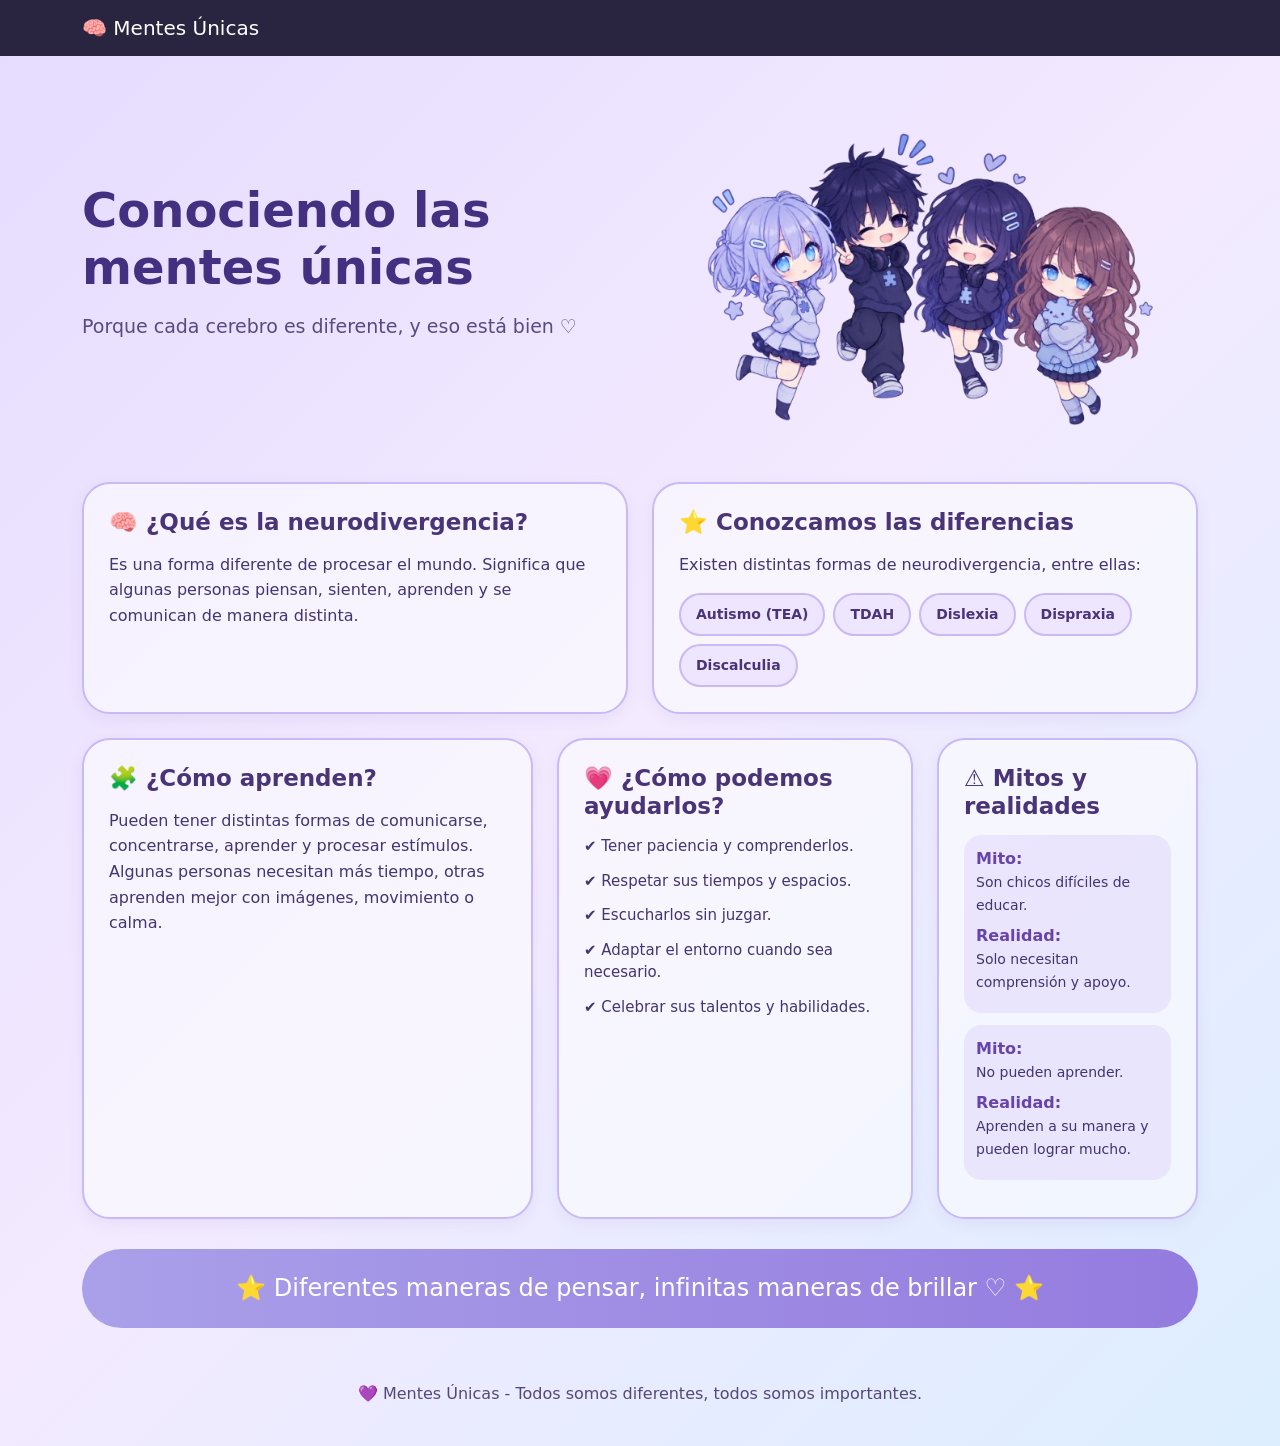
==== informacion.html @ 0d49b371 "lo mismo pero mas ordenado" ====
<!DOCTYPE html>
<html lang="es">
<head>
    <meta charset="UTF-8">
    <meta name="viewport" content="width=device-width, initial-scale=1.0">
    <title>Mentes Únicas | Información</title>
    <link href="https://cdn.jsdelivr.net/npm/bootstrap@5.3.3/dist/css/bootstrap.min.css" rel="stylesheet">
    <link rel="stylesheet" href="style2.css">
</head>
<body class="pagina-info">

    <nav class="navbar navbar-expand-lg navbar-dark">
        <div class="container">
            <a class="navbar-brand" href="indexPrincipal.html">
                🧠 Mentes Únicas
            </a>
        </div>
    </nav>

    <header class="container py-5">
        <div class="row align-items-center">

            <div class="col-md-6">
                <h1 class="titulo-principal">
                    Conociendo las
                    <br>mentes únicas
                </h1>

                <p class="subtitulo">
                    Porque cada cerebro es diferente,
                    y eso está bien ♡
                </p>
            </div>

            <div class="col-md-6 text-center">
                <img src="img/img5.png" class="img-fluid imagen-portada" alt="Niños compartiendo juntos">
            </div>

        </div>
    </header>

    <main class="container" id="informacion">

        <section class="row g-4 mb-4">

            <div class="col-md-6">
                <div class="tarjeta-info">
                    <h2>🧠 ¿Qué es la neurodivergencia?</h2>

                    <p>
                        Es una forma diferente de procesar el mundo.
                        Significa que algunas personas piensan, sienten,
                        aprenden y se comunican de manera distinta.
                    </p>
                </div>
            </div>

            <div class="col-md-6">
                <div class="tarjeta-info">
                    <h2>⭐ Conozcamos las diferencias</h2>

                    <p>
                        Existen distintas formas de neurodivergencia,
                        entre ellas:
                    </p>

                    <div class="d-flex flex-wrap gap-2">
                        <span class="etiqueta">Autismo (TEA)</span>
                        <span class="etiqueta">TDAH</span>
                        <span class="etiqueta">Dislexia</span>
                        <span class="etiqueta">Dispraxia</span>
                        <span class="etiqueta">Discalculia</span>
                    </div>
                </div>
            </div>

        </section>

        <section class="row g-4 mb-4">

            <div class="col-md-5">
                <div class="tarjeta-info tarjeta-aprendizaje">
                    <h2>🧩 ¿Cómo aprenden?</h2>

                    <p>
                        Pueden tener distintas formas de comunicarse,
                        concentrarse, aprender y procesar estímulos.
                        Algunas personas necesitan más tiempo,
                        otras aprenden mejor con imágenes,
                        movimiento o calma.
                    </p>
                </div>
            </div>

            <div class="col-md-4">
                <div class="tarjeta-info">
                    <h2>💗 ¿Cómo podemos ayudarlos?</h2>

                    <ul class="lista-ayuda">
                        <li>✔ Tener paciencia y comprenderlos.</li>
                        <li>✔ Respetar sus tiempos y espacios.</li>
                        <li>✔ Escucharlos sin juzgar.</li>
                        <li>✔ Adaptar el entorno cuando sea necesario.</li>
                        <li>✔ Celebrar sus talentos y habilidades.</li>
                    </ul>
                </div>
            </div>

            <div class="col-md-3">
                <div class="tarjeta-info">
                    <h2>⚠️ Mitos y realidades</h2>

                    <div class="mito">
                        <strong>Mito:</strong>
                        <p>Son chicos difíciles de educar.</p>

                        <strong>Realidad:</strong>
                        <p>Solo necesitan comprensión y apoyo.</p>
                    </div>

                    <div class="mito">
                        <strong>Mito:</strong>
                        <p>No pueden aprender.</p>

                        <strong>Realidad:</strong>
                        <p>Aprenden a su manera y pueden lograr mucho.</p>
                    </div>
                </div>
            </div>

        </section>

        <section class="mensaje-final text-center">
            <h2>
                ⭐ Diferentes maneras de pensar,
                infinitas maneras de brillar ♡ ⭐
            </h2>
        </section>

    </main>

    <footer class="text-center py-4">
        <p>💜 Mentes Únicas - Todos somos diferentes, todos somos importantes.</p>
    </footer>

</body>
</html>
---- style2.css ----
body.pagina-info {
    background: linear-gradient(135deg, #e5dcff, #f3eaff, #dceeff);
    color: #44346f;
}

.pagina-info .navbar {
    background-color: #29243f;
    border-radius: 0;
}

.titulo-principal {
    font-size: 48px;
    font-weight: bold;
    color: #443080;
}

.subtitulo {
    font-size: 19px;
    color: #594b80;
    margin-top: 15px;
}

.imagen-portada {
    max-height: 330px;
    object-fit: contain;
}

.tarjeta-info {
    background: rgba(255, 255, 255, 0.55);
    border: 2px solid #c9b9f5;
    border-radius: 28px;
    padding: 25px;
    height: 100%;
    box-shadow: 0 5px 15px rgba(110, 80, 170, 0.08);
    transition: 0.3s;
}

.tarjeta-info:hover {
    transform: translateY(-5px);
}

.tarjeta-info h2 {
    font-size: 23px;
    font-weight: bold;
    color: #493477;
    margin-bottom: 15px;
}

.tarjeta-info p {
    font-size: 16px;
    line-height: 1.6;
}

.etiqueta {
    background: #eee5ff;
    border: 2px solid #cbb9f5;
    border-radius: 30px;
    padding: 9px 15px;
    color: #493477;
    font-weight: bold;
    font-size: 14px;
}

.lista-ayuda {
    padding-left: 0;
    list-style: none;
}

.lista-ayuda li {
    margin-bottom: 12px;
    font-size: 15px;
}

.mito {
    background: rgba(199, 177, 247, 0.25);
    padding: 12px;
    border-radius: 18px;
    margin-bottom: 12px;
}

.mito strong {
    color: #6844a9;
}

.mito p {
    margin-bottom: 8px;
    font-size: 14px;
}

.mensaje-final {
    background: linear-gradient(90deg, #aaa0e9, #947bdf);
    color: #ffffff;
    border-radius: 40px;
    padding: 25px;
    margin: 30px 0;
}

.mensaje-final h2 {
    font-size: 24px;
    margin: 0;
}

.pagina-info footer {
    color: #574779;
}

@media (max-width: 768px) {
    .titulo-principal {
        font-size: 36px;
    }

    .subtitulo {
        font-size: 17px;
    }

    .imagen-portada {
        margin-top: 30px;
        max-height: 250px;
    }

    .tarjeta-info h2 {
        font-size: 20px;
    }

    .mensaje-final h2 {
        font-size: 19px;
    }
}
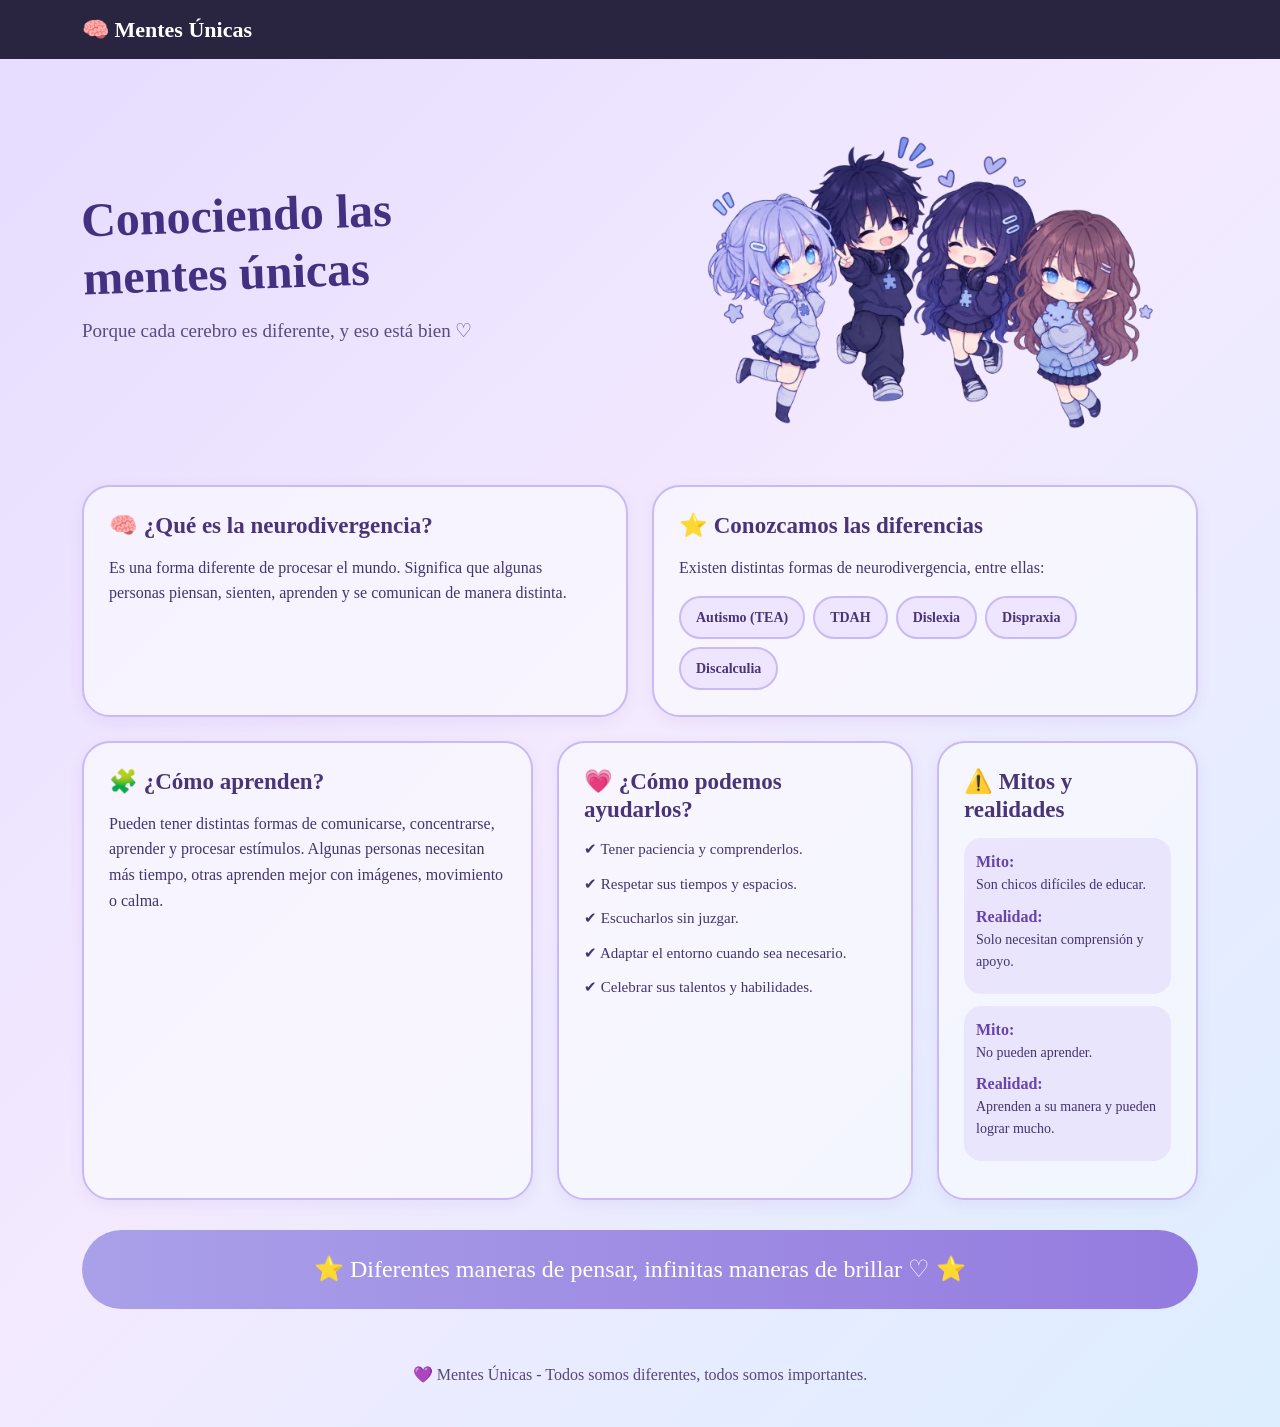
==== commit 8274010a: "agregue los links" ====
--- a/informacion.html
+++ b/informacion.html
@@ -5,6 +5,7 @@
     <meta name="viewport" content="width=device-width, initial-scale=1.0">
     <title>Mentes Únicas | Información</title>
     <link href="https://cdn.jsdelivr.net/npm/bootstrap@5.3.3/dist/css/bootstrap.min.css" rel="stylesheet">
+    <link rel="stylesheet" href="style.css">
     <link rel="stylesheet" href="style2.css">
 </head>
 <body class="pagina-info">
--- a/style.css
+++ b/style.css
@@ -0,0 +1,82 @@
+body {
+    background-color: #f0e5ff;
+    font-family: 'Comic Sans MS', cursive;
+    color: #21172f;
+}
+
+.navbar {
+    background-color: #392451;
+    border-radius: 0 0 20px 20px;
+}
+
+.navbar-brand {
+    color: #ffffff;
+    font-size: 22px;
+    font-weight: bold;
+}
+
+.boton {
+    background-color: #b987e5;
+    color: #ffffff;
+    border: 2px solid #70449b;
+    border-radius: 25px;
+    font-weight: bold;
+    padding: 10px 20px;
+}
+
+.boton:hover {
+    background-color: #75459c;
+    color: #ffffff;
+}
+
+.presentacion {
+    padding-top: 45px;
+    padding-bottom: 30px;
+}
+
+h1 {
+    font-size: 43px;
+    font-weight: bold;
+    transform: rotate(-2deg);
+    margin-bottom: 20px;
+}
+
+.presentacion p {
+    font-size: 18px;
+}
+
+.personajes {
+    max-height: 330px;
+    object-fit: contain;
+}
+
+.caja {
+    padding: 25px;
+    border-radius: 25px;
+    min-height: 190px;
+    border: 2px solid #d4b4eb;
+}
+
+.caja h3 {
+    font-size: 21px;
+    font-weight: bold;
+    margin-bottom: 15px;
+}
+
+.rosa {
+    background-color: #f9d9ef;
+}
+
+.violeta {
+    background-color: #dfc7fa;
+}
+
+@media (max-width: 768px) {
+    h1 {
+        font-size: 32px;
+    }
+
+    .personajes {
+        margin-top: 25px;
+    }
+}
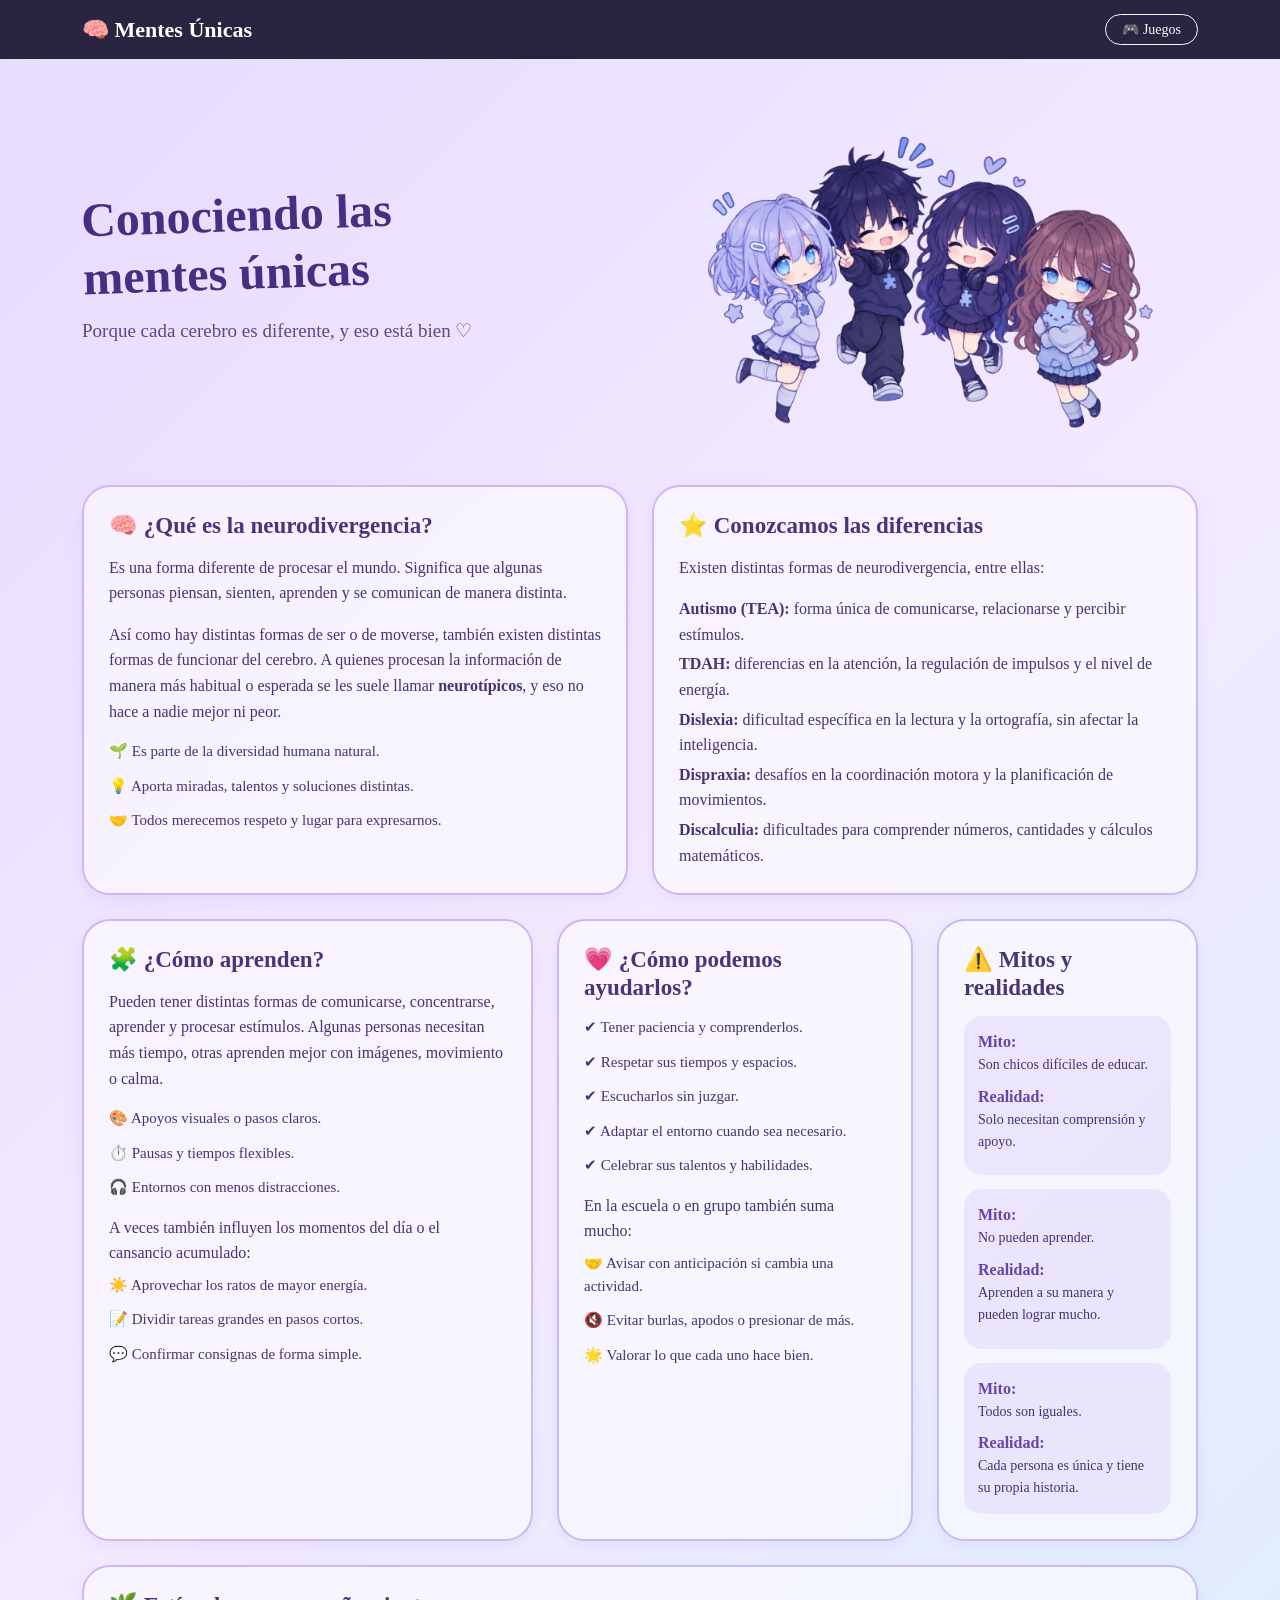
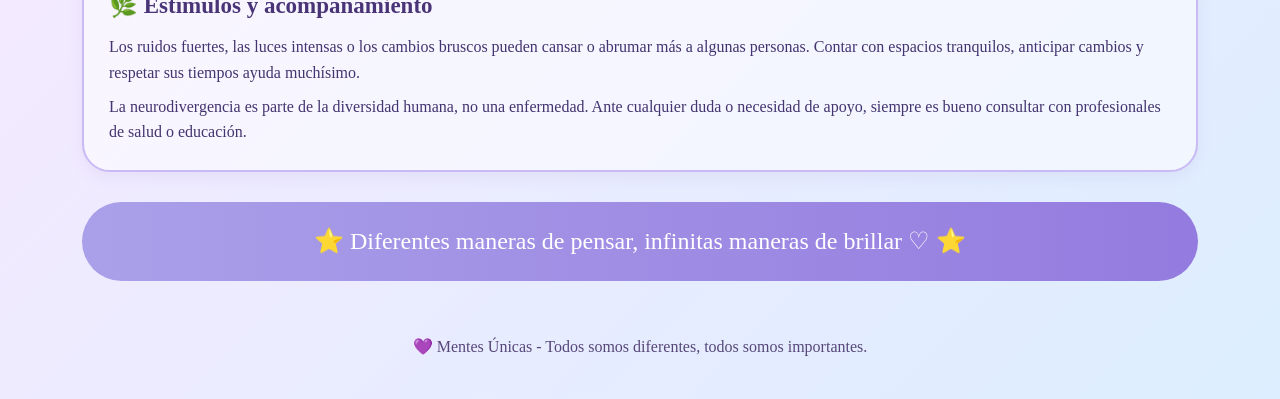
==== commit 645e3bac: "agregue informacion" ====
--- a/informacion.html
+++ b/informacion.html
@@ -11,11 +11,16 @@
 <body class="pagina-info">
 
     <nav class="navbar navbar-expand-lg navbar-dark">
-        <div class="container">
-            <a class="navbar-brand" href="indexPrincipal.html">
-                🧠 Mentes Únicas
+    <div class="container d-flex justify-content-between align-items-center">
+        <a class="navbar-brand" href="indexPrincipal.html">
+            🧠 Mentes Únicas
+        </a>
+        <div class="d-flex gap-2">
+            <a class="btn btn-sm btn-outline-light rounded-pill px-3" href="juegos.html">
+                🎮 Juegos
             </a>
         </div>
+    </div>
     </nav>
 
     <header class="container py-5">
@@ -53,6 +58,18 @@
                         Significa que algunas personas piensan, sienten,
                         aprenden y se comunican de manera distinta.
                     </p>
+                    <p>
+                        Así como hay distintas formas de ser o de moverse,
+                        también existen distintas formas de funcionar del cerebro.
+                        A quienes procesan la información de manera más habitual o
+                        esperada se les suele llamar <strong>neurotípicos</strong>,
+                        y eso no hace a nadie mejor ni peor.
+                    </p>
+                    <ul class="lista-ayuda mt-3 mb-0">
+                        <li>🌱 Es parte de la diversidad humana natural.</li>
+                        <li>💡 Aporta miradas, talentos y soluciones distintas.</li>
+                        <li>🤝 Todos merecemos respeto y lugar para expresarnos.</li>
+                    </ul>
                 </div>
             </div>
 
@@ -65,13 +82,13 @@
                         entre ellas:
                     </p>
 
-                    <div class="d-flex flex-wrap gap-2">
-                        <span class="etiqueta">Autismo (TEA)</span>
-                        <span class="etiqueta">TDAH</span>
-                        <span class="etiqueta">Dislexia</span>
-                        <span class="etiqueta">Dispraxia</span>
-                        <span class="etiqueta">Discalculia</span>
-                    </div>
+                    <div class="mt-3">
+                    <p class="mb-1"><strong>Autismo (TEA):</strong> forma única de comunicarse, relacionarse y percibir estímulos.</p>
+                    <p class="mb-1"><strong>TDAH:</strong> diferencias en la atención, la regulación de impulsos y el nivel de energía.</p>
+                    <p class="mb-1"><strong>Dislexia:</strong> dificultad específica en la lectura y la ortografía, sin afectar la inteligencia.</p>
+                    <p class="mb-1"><strong>Dispraxia:</strong> desafíos en la coordinación motora y la planificación de movimientos.</p>
+                    <p class="mb-0"><strong>Discalculia:</strong> dificultades para comprender números, cantidades y cálculos matemáticos.</p>
+                </div>
                 </div>
             </div>
 
@@ -82,7 +99,6 @@
             <div class="col-md-5">
                 <div class="tarjeta-info tarjeta-aprendizaje">
                     <h2>🧩 ¿Cómo aprenden?</h2>
-
                     <p>
                         Pueden tener distintas formas de comunicarse,
                         concentrarse, aprender y procesar estímulos.
@@ -90,6 +106,19 @@
                         otras aprenden mejor con imágenes,
                         movimiento o calma.
                     </p>
+                    <ul class="lista-ayuda mt-3 mb-0">
+                        <li>🎨 Apoyos visuales o pasos claros.</li>
+                        <li>⏱️ Pausas y tiempos flexibles.</li>
+                        <li>🎧 Entornos con menos distracciones.</li>
+                    </ul>
+                    <p class="mt-3 mb-2">
+                        A veces también influyen los momentos del día o el cansancio acumulado:
+                    </p>
+                    <ul class="lista-ayuda mb-0">
+                        <li>☀️ Aprovechar los ratos de mayor energía.</li>
+                        <li>📝 Dividir tareas grandes en pasos cortos.</li>
+                        <li>💬 Confirmar consignas de forma simple.</li>
+                    </ul>
                 </div>
             </div>
 
@@ -97,13 +126,21 @@
                 <div class="tarjeta-info">
                     <h2>💗 ¿Cómo podemos ayudarlos?</h2>
 
-                    <ul class="lista-ayuda">
+                    <ul class="lista-ayuda mb-3">
                         <li>✔ Tener paciencia y comprenderlos.</li>
                         <li>✔ Respetar sus tiempos y espacios.</li>
                         <li>✔ Escucharlos sin juzgar.</li>
                         <li>✔ Adaptar el entorno cuando sea necesario.</li>
                         <li>✔ Celebrar sus talentos y habilidades.</li>
                     </ul>
+                    <p class="mb-2">
+                        En la escuela o en grupo también suma mucho:
+                    </p>
+                    <ul class="lista-ayuda mb-0">
+                        <li>🤝 Avisar con anticipación si cambia una actividad.</li>
+                        <li>🔇 Evitar burlas, apodos o presionar de más.</li>
+                        <li>🌟 Valorar lo que cada uno hace bien.</li>
+                    </ul>
                 </div>
             </div>
 
@@ -126,9 +163,25 @@
                         <strong>Realidad:</strong>
                         <p>Aprenden a su manera y pueden lograr mucho.</p>
                     </div>
-                </div>
-            </div>
-
+
+                    <div class="mito mb-0">
+                        <strong>Mito:</strong>
+                        <p>Todos son iguales.</p>
+                        <strong>Realidad:</strong>
+                        <p class="mb-0">Cada persona es única y tiene su propia historia.</p>
+                    </div>
+                </div>
+            </div>
+        </section>
+
+        <section class="tarjeta-info mb-4">
+            <h2>🌿 Estímulos y acompañamiento</h2>
+            <p class="mb-2">
+                Los ruidos fuertes, las luces intensas o los cambios bruscos pueden cansar o abrumar más a algunas personas. Contar con espacios tranquilos, anticipar cambios y respetar sus tiempos ayuda muchísimo.
+            </p>
+            <p class="mb-0">
+                La neurodivergencia es parte de la diversidad humana, no una enfermedad. Ante cualquier duda o necesidad de apoyo, siempre es bueno consultar con profesionales de salud o educación.
+            </p>
         </section>
 
         <section class="mensaje-final text-center">
--- a/style2.css
+++ b/style2.css
@@ -73,9 +73,9 @@
 
 .mito {
     background: rgba(199, 177, 247, 0.25);
-    padding: 12px;
+    padding: 14px;
     border-radius: 18px;
-    margin-bottom: 12px;
+    margin-bottom: 14px;
 }
 
 .mito strong {
